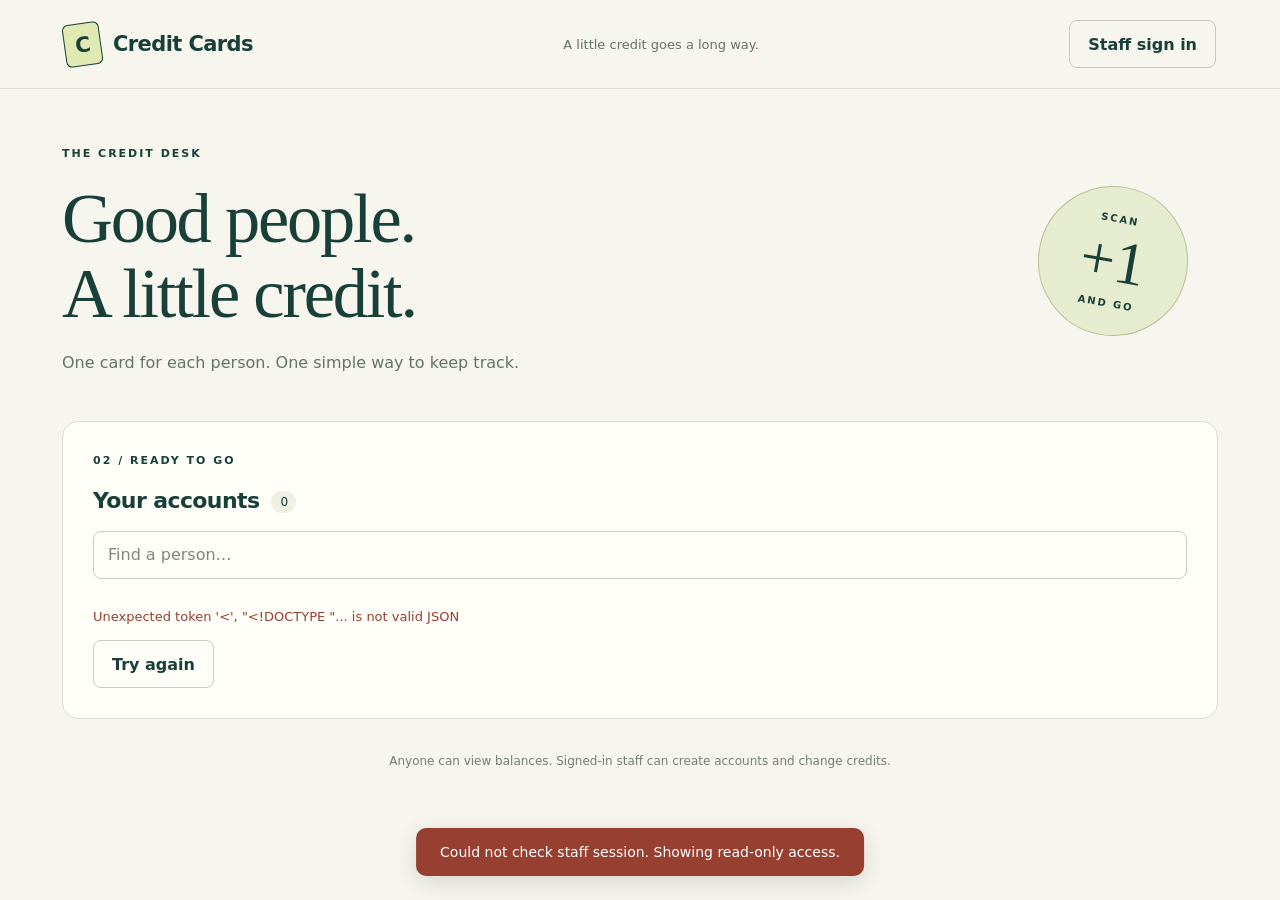
==== public/index.html @ 1c5c2c95 "mostly codex" ====
<!doctype html>
<html lang="en">
  <head>
    <meta charset="UTF-8">
    <meta name="viewport" content="width=device-width, initial-scale=1">
    <meta name="theme-color" content="#173f38">
    <meta http-equiv="Content-Security-Policy"
      content="default-src 'self'; script-src 'self'; style-src 'self'; connect-src 'self'; img-src 'self'; base-uri 'self'; form-action 'self'">
    <meta name="referrer" content="no-referrer">
    <title>Credit Cards</title>
    <link rel="stylesheet" href="./style.css">
    <script type="module" src="./app.js"></script>
  </head>
  <body>
    <header
      class="topbar"><a class="brand" href="#/"><span class="brand-mark">C</span> Credit Cards</a><span class="tag">A little credit goes a long way.</span></header>
    <main id="app">
      <p class="loading" role="status">Loading your accounts…</p>
    </main>
    <div id="message" role="status" aria-live="polite" hidden></div>
    <section id="print-cards" aria-label="Printable account cards"></section>
    <footer>Scan a card. Check a balance. Keep things moving.</footer>
  </body>
</html>
---- public/style.css ----
:root {
  font-family: ui-sans-serif, system-ui, -apple-system, BlinkMacSystemFont,
    "Segoe UI", sans-serif;
  color: #183f38;
  background: #f6f5ee;
  font-synthesis: none;
}
* {
  box-sizing: border-box;
}
[hidden] {
  display: none !important;
}
.dashboard-grid.viewer {
  grid-template-columns: 1fr;
}
.login-panel {
  max-width: 460px;
  margin: 32px auto;
}
.login-panel .back-link {
  margin: 28px 0 0;
}
.staff-nav {
  flex-shrink: 0;
  display: flex;
  align-items: center;
  gap: 12px;
}
.scanner-intro {
  margin-bottom: 32px;
}
.scanner-layout {
  display: grid;
  grid-template-columns: minmax(0, 1fr) minmax(0, 1fr);
  gap: 24px;
  align-items: start;
}
.camera-frame {
  position: relative;
  aspect-ratio: 4 / 3;
  background: #132b26;
  border-radius: 12px;
  overflow: hidden;
}
.camera-frame video {
  width: 100%;
  height: 100%;
  object-fit: cover;
}
.camera-guide {
  position: absolute;
  width: 62%;
  aspect-ratio: 1;
  max-height: 85%;
  border: 3px solid #e6eccf;
  border-radius: 16px;
  top: 50%;
  left: 50%;
  transform: translate(-50%, -50%);
  pointer-events: none;
}
.camera-buttons {
  display: flex;
  flex-wrap: wrap;
  gap: 12px;
}
.scan-result .balance-panel {
  padding: 0;
}
.scan-result h2 {
  font: 38px Georgia, serif;
  overflow-wrap: anywhere;
}
.scan-result .credit-value {
  font-size: 88px;
  letter-spacing: -4px;
  margin-bottom: 24px;
}
@media (max-width: 720px) {
  .scanner-layout {
    grid-template-columns: 1fr;
    gap: 16px;
  }
  .scanner-intro h1 {
    font-size: 42px;
  }
  .camera-panel {
    padding: 16px;
  }
  .camera-frame {
    aspect-ratio: 16 / 9;
  }
  .scan-result .balance-panel {
    text-align: left;
  }
  .scan-result .credit-value {
    font-size: 64px;
    margin: 0 0 16px;
  }
  .scan-result .credit-actions {
    flex-direction: row;
  }
  .topbar {
    flex-wrap: wrap;
  }
  .topbar .tag {
    display: none;
  }
}
body {
  margin: 0;
}
button,
input {
  font: inherit;
}
button,
a,
input {
  -webkit-tap-highlight-color: transparent;
}
button {
  cursor: pointer;
}
button:disabled {
  cursor: default;
  opacity: .45;
}
a {
  color: inherit;
}
:focus-visible {
  outline: 3px solid #be6b39;
  outline-offset: 4px;
}
.topbar {
  min-height: 88px;
  padding: 20px max(5vw, 24px);
  border-bottom: 1px solid #daddd2;
  display: flex;
  align-items: center;
  justify-content: space-between;
  gap: 24px;
}
.brand {
  text-decoration: none;
  font-size: 21px;
  font-weight: 750;
  display: flex;
  align-items: center;
  gap: 12px;
  letter-spacing: -.6px;
}
.brand-mark {
  display: grid;
  place-items: center;
  width: 37px;
  height: 43px;
  border: 1.5px solid #183f38;
  border-radius: 6px;
  transform: rotate(-8deg);
  background: #dfe9b1;
}
.tag {
  font-size: 13px;
  color: #63746a;
}
main {
  max-width: 1220px;
  margin: auto;
  padding: 56px 32px;
  min-height: calc(100vh - 170px);
}
.intro {
  display: flex;
  align-items: center;
  justify-content: space-between;
  margin-bottom: 44px;
  gap: 25px;
}
.eyebrow {
  font-size: 11px;
  font-weight: 750;
  letter-spacing: 2px;
  margin: 0 0 18px;
}
h1 {
  font-family: Georgia, "Times New Roman", serif;
  font-weight: 400;
  font-size: clamp(42px, 5.5vw, 72px);
  line-height: 1.06;
  letter-spacing: -2.2px;
  margin: 0 0 20px;
  overflow-wrap: anywhere;
}
h2 {
  font-size: 22px;
  letter-spacing: -.6px;
  margin: 0 0 12px;
}
p {
  line-height: 1.65;
}
.lede {
  color: #63746a;
  font-size: 16px;
  margin: 0;
}
.intro-seal {
  border: 1px solid #b6c295;
  border-radius: 50%;
  width: 150px;
  height: 150px;
  background: #e6eccf;
  display: flex;
  flex-direction: column;
  align-items: center;
  justify-content: center;
  transform: rotate(10deg);
  flex-shrink: 0;
  margin-right: 30px;
}
.intro-seal span {
  font-size: 10px;
  letter-spacing: 2px;
  font-weight: 700;
}
.intro-seal b {
  font-family: Georgia, serif;
  font-size: 61px;
  font-weight: 400;
  line-height: 1.2;
}
.dashboard-grid {
  display: grid;
  grid-template-columns: minmax(280px, .8fr) minmax(0, 1.4fr);
  gap: 24px;
  align-items: start;
}
.panel {
  border: 1px solid #daddd2;
  border-radius: 16px;
  padding: 30px;
  background: #fffef9;
}
.create-panel {
  background: #edf0e3;
}
.panel > p:not(.eyebrow) {
  font-size: 14px;
  color: #63746a;
}
label {
  display: block;
  font-size: 13px;
  font-weight: 650;
  margin: 23px 0 8px;
}
input {
  width: 100%;
  color: #183f38;
  border: 1px solid #c7cec0;
  border-radius: 8px;
  padding: 13px 14px;
  background: #fffef9;
  min-height: 48px;
}
input::placeholder {
  color: #7e897d;
}
.button {
  min-height: 48px;
  padding: 12px 18px;
  border-radius: 8px;
  font-weight: 650;
  border: 1px solid transparent;
  display: inline-flex;
  justify-content: center;
  align-items: center;
  gap: 16px;
  text-decoration: none;
}
.primary {
  color: #fffef9;
  background: #183f38;
}
.primary:hover:enabled {
  background: #285b4e;
}
.secondary {
  background: transparent;
  color: #183f38;
  border-color: #c6cebf;
}
.secondary:hover:enabled {
  background: #e8eddd;
}
form .button {
  margin-top: 26px;
  width: 100%;
  justify-content: space-between;
}
.small-note {
  font-size: 12px;
  color: #667160;
  border-top: 1px solid #d2d9c5;
  padding-top: 18px;
  margin-top: 20px;
  line-height: 1.7;
}
.section-heading {
  display: flex;
  justify-content: space-between;
  align-items: center;
  gap: 16px;
  margin-bottom: 18px;
}
.section-heading .button {
  font-size: 12px;
  white-space: nowrap;
}
.section-heading h2 {
  margin: 0;
}
.count {
  display: inline-block;
  vertical-align: middle;
  margin-left: 5px;
  font: 12px system-ui;
  border-radius: 20px;
  background: #edf0e3;
  padding: 4px 9px;
}
#search {
  margin-bottom: 14px;
}
.account-row {
  display: grid;
  grid-template-columns: 36px minmax(0, 1fr) auto auto;
  align-items: center;
  gap: 12px;
  border-bottom: 1px solid #e3e7db;
  padding: 18px 0;
}
.account-row:last-child {
  border: 0;
}
.avatar {
  border-radius: 50%;
  background: #e7ecd8;
  width: 36px;
  height: 36px;
  display: grid;
  place-items: center;
  font-family: Georgia, serif;
}
.account-name {
  font-size: 14px;
  font-weight: 650;
  text-decoration: none;
  overflow-wrap: anywhere;
}
.account-name:hover {
  text-decoration: underline;
}
.balance-pill {
  font-size: 12px;
  white-space: nowrap;
  color: #537044;
}
.text-button {
  padding: 12px 4px;
  border: 0;
  background: transparent;
  color: #376349;
  text-decoration: underline;
  text-underline-offset: 4px;
  font-size: 12px;
}
.empty-state {
  padding: 60px 20px;
  text-align: center;
  color: #7d8774;
  font-size: 14px;
  line-height: 1.8;
}
.muted {
  color: #63746a;
}
.access-note {
  font-size: 12px;
  color: #74806e;
  text-align: center;
  margin: 32px 0 0;
  line-height: 1.7;
}
footer {
  padding: 20px 24px 28px;
  text-align: center;
  color: #7a8672;
  font-size: 12px;
}
.back-link {
  display: block;
  text-decoration: none;
  color: #64745c;
  font-size: 14px;
  margin-bottom: 36px;
}
.account-layout {
  display: grid;
  grid-template-columns: minmax(0, 1.4fr) minmax(0, 1fr);
  gap: 64px;
  align-items: center;
}
.balance-panel {
  padding: 24px 0;
}
.balance-panel h1 {
  font-size: clamp(40px, 5vw, 64px);
}
.credit-value {
  font-size: clamp(76px, 11vw, 132px);
  font-weight: 500;
  letter-spacing: -7px;
  line-height: 1.1;
  margin: 12px 0 36px;
  font-variant-numeric: tabular-nums;
  overflow-wrap: anywhere;
}
.credit-actions {
  display: flex;
  gap: 12px;
}
.credit-actions .button {
  flex: 1;
  min-height: 62px;
  font-size: 17px;
}
.change-status {
  min-height: 26px;
  font-size: 14px;
  margin: 18px 0 4px;
}
.card-preview {
  text-align: center;
}
.paper-card {
  width: 100%;
  max-width: 330px;
  margin: 0 auto;
  background: #fffefa;
  border: 1px solid #d9ddce;
  border-radius: 17px;
  padding: 28px 24px 20px;
  text-align: center;
  box-shadow: 0 12px 30px #2e3d2010;
}
.paper-card .eyebrow {
  font-size: 10px;
  margin-bottom: 16px;
}
.card-name {
  font-family: Georgia, serif;
  font-weight: 400;
  font-size: 29px;
  overflow-wrap: anywhere;
}
.qr {
  display: block;
  width: 100%;
  max-width: 220px;
  height: auto;
  margin: 0 auto;
}
.card-caption {
  font-size: 12px;
  margin: 9px 0;
}
.card-link {
  display: block;
  font-size: 8px;
  color: #7a8672;
  overflow-wrap: anywhere;
}
.card-preview > .button {
  margin-top: 20px;
}
#message {
  position: fixed;
  bottom: 24px;
  left: 50%;
  transform: translateX(-50%);
  padding: 16px 24px;
  border-radius: 10px;
  color: white;
  max-width: calc(100% - 32px);
  width: max-content;
  box-shadow: 0 6px 24px #0002;
  font-size: 14px;
}
.success {
  background: #183f38;
}
.error {
  background: #973f30;
}
.inline-error {
  color: #973f30;
  font-size: 13px;
}
.inline-error:empty {
  display: none;
}
.error-title {
  margin-top: 55px;
}
.error-title ~ .button {
  margin: 24px 0;
}
#print-cards {
  display: none;
}
.sr-only {
  position: absolute;
  width: 1px;
  height: 1px;
  padding: 0;
  overflow: hidden;
  clip: rect(0, 0, 0, 0);
  white-space: nowrap;
  border: 0;
}
@media (max-width: 850px) {
  .dashboard-grid {
    grid-template-columns: 1fr;
  }
  .account-layout {
    gap: 32px;
    grid-template-columns: 1fr 1fr;
  }
  .credit-actions {
    flex-direction: column-reverse;
  }
}
@media (max-width: 580px) {
  .topbar {
    min-height: 74px;
    padding: 16px 22px;
  }
  .tag {
    display: none;
  }
  main {
    padding: 34px 20px;
  }
  .intro {
    margin-bottom: 28px;
  }
  .intro-seal {
    width: 86px;
    height: 86px;
    margin-right: 0;
  }
  .intro-seal b {
    font-size: 36px;
  }
  .intro-seal span {
    font-size: 7px;
  }
  h1 {
    font-size: 42px;
    letter-spacing: -1.5px;
  }
  .intro .lede {
    max-width: 240px;
    font-size: 14px;
  }
  .panel {
    padding: 24px 20px;
  }
  h2 {
    font-size: 20px;
  }
  .section-heading {
    flex-wrap: wrap;
  }
  .account-row {
    grid-template-columns: 32px minmax(0, 1fr) auto;
    gap: 9px;
  }
  .account-row .text-button {
    grid-column: 2 / -1;
    justify-self: start;
    padding: 0 0 5px;
  }
  .account-layout {
    grid-template-columns: 1fr;
    gap: 20px;
  }
  .balance-panel {
    padding-top: 0;
    text-align: center;
  }
  .credit-value {
    font-size: 100px;
    letter-spacing: -5px;
  }
  .credit-actions {
    flex-direction: row;
    gap: 10px;
  }
  .credit-actions .button {
    font-size: 16px;
    padding: 12px;
  }
  .back-link {
    margin-bottom: 28px;
  }
}
@media print {
  @page {
    size: A4;
    margin: 12mm;
  }
  body {
    background: white;
    color: black;
  }
  body > :not(#print-cards) {
    display: none !important;
  }
  #print-cards {
    display: grid;
    grid-template-columns: 1fr 1fr;
    gap: 8mm;
  }
  .paper-card {
    break-inside: avoid;
    box-shadow: none;
    border: 1px solid #999;
    border-radius: 4mm;
    padding: 7mm;
    max-width: none;
  }
  .card-name {
    font-size: 22pt;
  }
  .qr {
    width: 42mm;
    height: 42mm;
  }
  .card-caption {
    font-size: 9pt;
  }
  .card-link {
    color: black;
    font-size: 6pt;
  }
}
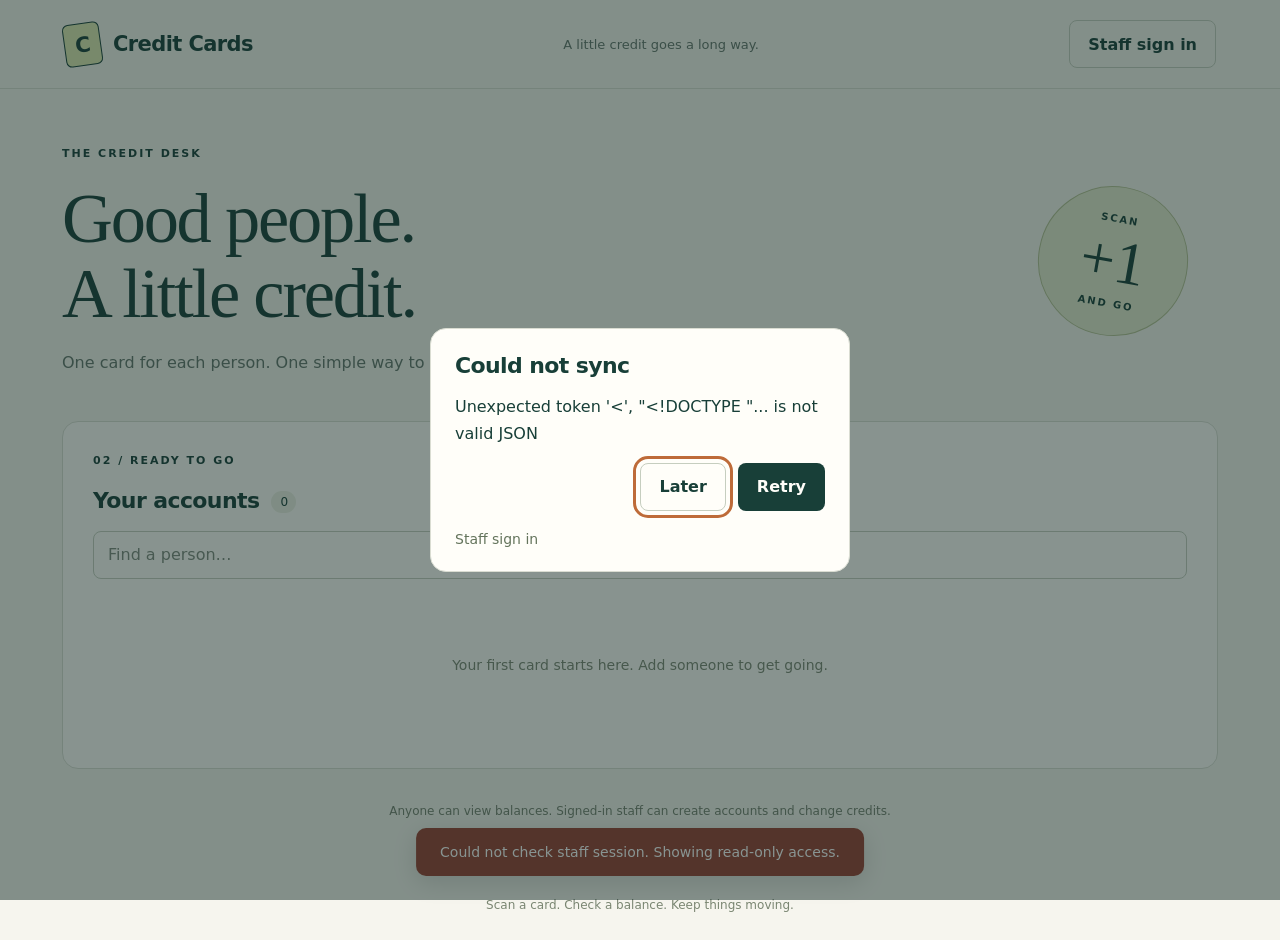
==== commit 82200a97: "Cache accounts and queue optimistic credit updates" ====
--- a/public/index.html
+++ b/public/index.html
@@ -18,6 +18,17 @@
       <p class="loading" role="status">Loading your accounts…</p>
     </main>
     <div id="message" role="status" aria-live="polite" hidden></div>
+    <dialog id="sync-dialog" aria-labelledby="sync-title"
+      aria-describedby="sync-error">
+      <h2 id="sync-title">Could not sync</h2>
+      <p id="sync-error"></p>
+      <div class="sync-actions">
+        <button id="sync-later" class="button secondary">Later</button>
+        <button id="sync-retry" class="button primary">Retry</button>
+      </div>
+      <a id="sync-sign-in" class="back-link"
+        href="#/login?returnTo=%2Fscan">Staff sign in</a>
+    </dialog>
     <section id="print-cards" aria-label="Printable account cards"></section>
     <footer>Scan a card. Check a balance. Keep things moving.</footer>
   </body>
--- a/public/style.css
+++ b/public/style.css
@@ -27,80 +27,7 @@
   align-items: center;
   gap: 12px;
 }
-.scanner-intro {
-  margin-bottom: 32px;
-}
-.scanner-layout {
-  display: grid;
-  grid-template-columns: minmax(0, 1fr) minmax(0, 1fr);
-  gap: 24px;
-  align-items: start;
-}
-.camera-frame {
-  position: relative;
-  aspect-ratio: 4 / 3;
-  background: #132b26;
-  border-radius: 12px;
-  overflow: hidden;
-}
-.camera-frame video {
-  width: 100%;
-  height: 100%;
-  object-fit: cover;
-}
-.camera-guide {
-  position: absolute;
-  width: 62%;
-  aspect-ratio: 1;
-  max-height: 85%;
-  border: 3px solid #e6eccf;
-  border-radius: 16px;
-  top: 50%;
-  left: 50%;
-  transform: translate(-50%, -50%);
-  pointer-events: none;
-}
-.camera-buttons {
-  display: flex;
-  flex-wrap: wrap;
-  gap: 12px;
-}
-.scan-result .balance-panel {
-  padding: 0;
-}
-.scan-result h2 {
-  font: 38px Georgia, serif;
-  overflow-wrap: anywhere;
-}
-.scan-result .credit-value {
-  font-size: 88px;
-  letter-spacing: -4px;
-  margin-bottom: 24px;
-}
 @media (max-width: 720px) {
-  .scanner-layout {
-    grid-template-columns: 1fr;
-    gap: 16px;
-  }
-  .scanner-intro h1 {
-    font-size: 42px;
-  }
-  .camera-panel {
-    padding: 16px;
-  }
-  .camera-frame {
-    aspect-ratio: 16 / 9;
-  }
-  .scan-result .balance-panel {
-    text-align: left;
-  }
-  .scan-result .credit-value {
-    font-size: 64px;
-    margin: 0 0 16px;
-  }
-  .scan-result .credit-actions {
-    flex-direction: row;
-  }
   .topbar {
     flex-wrap: wrap;
   }
@@ -510,6 +437,26 @@
   color: #973f30;
   font-size: 13px;
 }
+#sync-dialog {
+  width: min(420px, calc(100% - 32px));
+  max-height: calc(100dvh - 32px);
+  padding: 24px;
+  border: 1px solid #daddd2;
+  border-radius: 16px;
+  color: #183f38;
+  background: #fffef9;
+}
+#sync-dialog::backdrop {
+  background: #132b2680;
+}
+.sync-actions {
+  display: flex;
+  justify-content: flex-end;
+  gap: 12px;
+}
+#sync-dialog .back-link {
+  margin: 20px 0 0;
+}
 .inline-error:empty {
   display: none;
 }
@@ -619,6 +566,138 @@
     margin-bottom: 28px;
   }
 }
+/* Scanner uses the visible viewport, including mobile browser chrome changes. */
+body.scanning {
+  overflow: hidden;
+  height: 100vh;
+  height: 100dvh;
+}
+.scanning > .topbar,
+.scanning > footer {
+  display: none;
+}
+.scanning main {
+  width: 100%;
+  max-width: none;
+  height: 100%;
+  min-height: 0;
+  padding: 0;
+}
+.scanner-screen {
+  height: 100%;
+  display: grid;
+  grid-template-rows: minmax(0, 1fr) auto;
+}
+.camera-frame {
+  position: relative;
+  min-height: 0;
+  overflow: hidden;
+  background: #132b26;
+}
+.camera-frame video {
+  display: block;
+  width: 100%;
+  height: 100%;
+  object-fit: contain;
+}
+.camera-guide {
+  position: absolute;
+  width: min(60%, 48dvh);
+  aspect-ratio: 1;
+  max-height: 85%;
+  border: 2px solid #e6eccf;
+  border-radius: 16px;
+  top: 50%;
+  left: 50%;
+  transform: translate(-50%, -50%);
+  pointer-events: none;
+}
+.camera-feedback {
+  position: absolute;
+  inset: auto 12px 12px;
+  text-align: center;
+  color: #fffef9;
+}
+#camera-error:not(:empty) {
+  margin: 0 0 8px;
+  padding: 10px;
+  border-radius: 8px;
+  background: #132b26e8;
+  font-size: 14px;
+  line-height: 1.4;
+}
+.scan-result {
+  position: relative;
+  display: grid;
+  grid-template-columns: minmax(0, 1fr) auto;
+  align-items: center;
+  gap: 8px 16px;
+  padding: 16px max(16px, env(safe-area-inset-right))
+    max(16px, env(safe-area-inset-bottom)) max(16px, env(safe-area-inset-left));
+  background: #fffef9;
+}
+.scan-result h1 {
+  grid-column: 1 / -1;
+  margin: 0;
+  font: 500 clamp(20px, 4vw, 32px)/1.15 ui-sans-serif, system-ui, sans-serif;
+  letter-spacing: -.5px;
+  overflow: hidden;
+  display: -webkit-box;
+  -webkit-box-orient: vertical;
+  -webkit-line-clamp: 2;
+}
+.scan-result .credit-value {
+  margin: 0;
+  font-size: clamp(36px, 8vw, 64px);
+  line-height: 1.1;
+  letter-spacing: -2px;
+  overflow-wrap: normal;
+}
+.scan-result .credit-actions {
+  flex-direction: row;
+  gap: 12px;
+}
+.scan-result .credit-actions .button {
+  width: clamp(56px, 13vw, 80px);
+  min-height: 56px;
+  padding: 0;
+  font-size: 36px;
+  line-height: 1;
+  touch-action: manipulation;
+}
+.scanning .scan-warning {
+  position: absolute;
+  bottom: 100%;
+  left: 12px;
+  right: 12px;
+  width: auto;
+  height: auto;
+  margin: 0 0 12px;
+  padding: 12px;
+  clip: auto;
+  white-space: normal;
+  border-radius: 8px;
+  color: white;
+  background: #973f30;
+  font-size: 14px;
+  line-height: 1.4;
+}
+@media (max-height: 450px) and (min-width: 500px) {
+  .scanner-screen {
+    grid-template-columns: minmax(0, 1fr) minmax(250px, 38%);
+    grid-template-rows: minmax(0, 1fr);
+  }
+  .scan-result {
+    align-content: center;
+    grid-template-columns: minmax(0, 1fr);
+  }
+  .scan-result .credit-actions {
+    margin-top: 8px;
+  }
+  .scanning .scan-warning {
+    bottom: 0;
+  }
+}
 @media print {
   @page {
     size: A4;
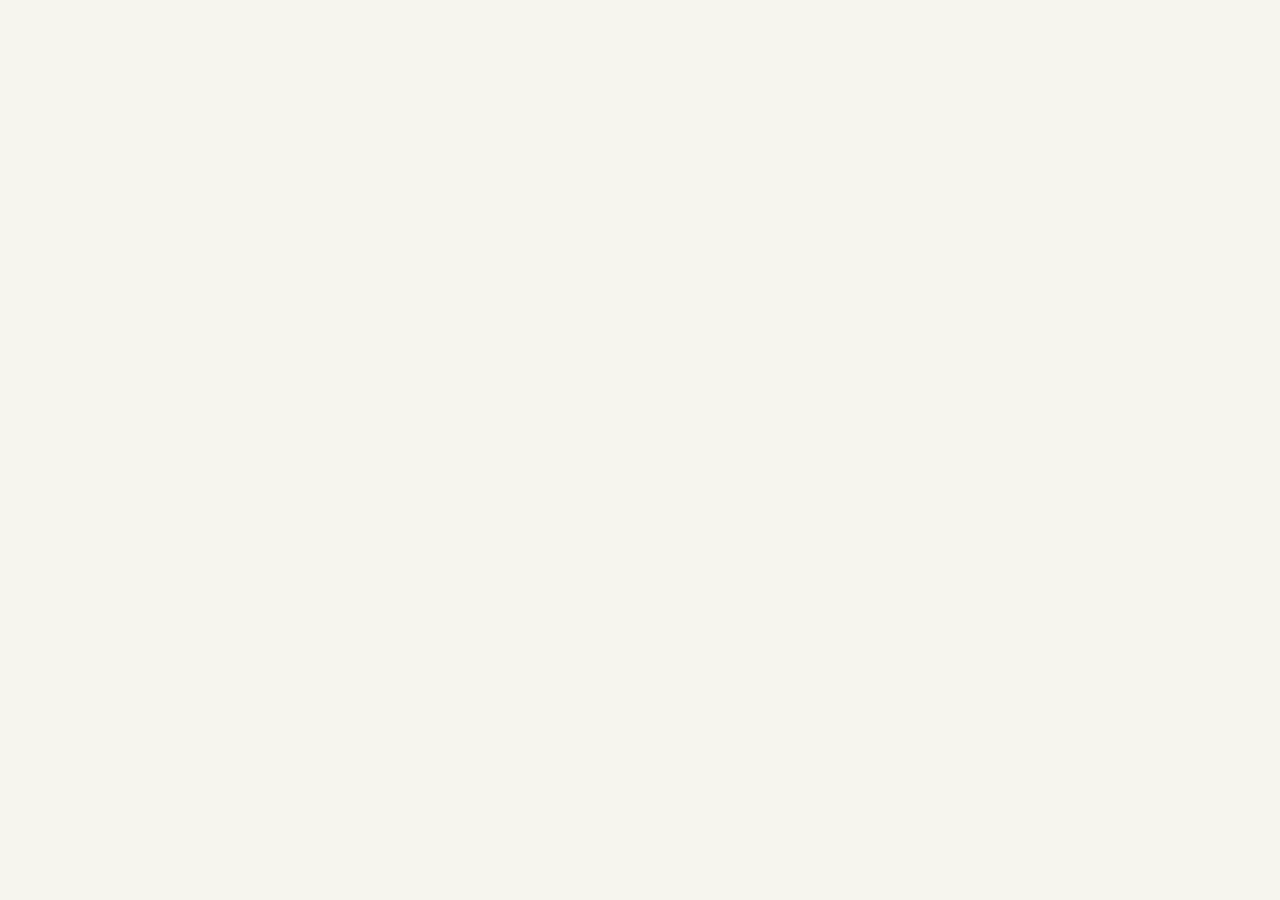
==== commit a579286c: "Migrate frontend to TypeScript and reububble JSX" ====
--- a/public/index.html
+++ b/public/index.html
@@ -2,34 +2,21 @@
 <html lang="en">
   <head>
     <meta charset="UTF-8">
-    <meta name="viewport" content="width=device-width, initial-scale=1">
+    <meta name="viewport"
+      content="width=device-width, initial-scale=1, viewport-fit=cover">
+    <meta name="apple-mobile-web-app-capable" content="yes">
+    <meta name="apple-mobile-web-app-status-bar-style" content="default">
+    <meta name="credit-cards-api" content="">
     <meta name="theme-color" content="#173f38">
     <meta http-equiv="Content-Security-Policy"
       content="default-src 'self'; script-src 'self'; style-src 'self'; connect-src 'self'; img-src 'self'; base-uri 'self'; form-action 'self'">
     <meta name="referrer" content="no-referrer">
     <title>Credit Cards</title>
     <link rel="stylesheet" href="./style.css">
+    <link rel="manifest" href="./manifest.webmanifest">
     <script type="module" src="./app.js"></script>
   </head>
   <body>
-    <header
-      class="topbar"><a class="brand" href="#/"><span class="brand-mark">C</span> Credit Cards</a><span class="tag">A little credit goes a long way.</span></header>
-    <main id="app">
-      <p class="loading" role="status">Loading your accounts…</p>
-    </main>
-    <div id="message" role="status" aria-live="polite" hidden></div>
-    <dialog id="sync-dialog" aria-labelledby="sync-title"
-      aria-describedby="sync-error">
-      <h2 id="sync-title">Could not sync</h2>
-      <p id="sync-error"></p>
-      <div class="sync-actions">
-        <button id="sync-later" class="button secondary">Later</button>
-        <button id="sync-retry" class="button primary">Retry</button>
-      </div>
-      <a id="sync-sign-in" class="back-link"
-        href="#/login?returnTo=%2Fscan">Staff sign in</a>
-    </dialog>
-    <section id="print-cards" aria-label="Printable account cards"></section>
-    <footer>Scan a card. Check a balance. Keep things moving.</footer>
+    <noscript>Enable JavaScript to view balances and scan cards.</noscript>
   </body>
 </html>
--- a/public/style.css
+++ b/public/style.css
@@ -586,9 +586,18 @@
 .scanner-screen {
   height: 100%;
   display: grid;
-  grid-template-rows: minmax(0, 1fr) auto;
+  grid-template-rows: auto minmax(0, 1fr);
+  justify-items: center;
+  gap: 8px;
+  padding: max(8px, env(safe-area-inset-top)) 8px
+    max(8px, env(safe-area-inset-bottom));
+  background: #fffef9;
 }
 .camera-frame {
+  width: min(100%, 100vmin, 48vh, 440px);
+  width: min(100%, 100dvmin, 48dvh, 440px);
+  aspect-ratio: 1;
+  border-radius: 12px;
   position: relative;
   min-height: 0;
   overflow: hidden;
@@ -602,7 +611,7 @@
 }
 .camera-guide {
   position: absolute;
-  width: min(60%, 48dvh);
+  width: 72%;
   aspect-ratio: 1;
   max-height: 85%;
   border: 2px solid #e6eccf;
@@ -626,20 +635,43 @@
   font-size: 14px;
   line-height: 1.4;
 }
+.fullscreen-button {
+  display: grid;
+  place-items: center;
+  text-decoration: none;
+  position: absolute;
+  top: 8px;
+  right: 8px;
+  width: 44px;
+  height: 44px;
+  border: 1px solid #fff8;
+  border-radius: 8px;
+  color: white;
+  background: #132b26d9;
+  font-size: 28px;
+  line-height: 1;
+}
+.scanner-exit {
+  left: 8px;
+  right: auto;
+}
 .scan-result {
   position: relative;
+  width: 100%;
+  max-width: 640px;
+  height: 100%;
+  min-height: 0;
   display: grid;
-  grid-template-columns: minmax(0, 1fr) auto;
-  align-items: center;
-  gap: 8px 16px;
-  padding: 16px max(16px, env(safe-area-inset-right))
-    max(16px, env(safe-area-inset-bottom)) max(16px, env(safe-area-inset-left));
-  background: #fffef9;
+  grid-template-rows: minmax(0, 1fr) auto minmax(80px, 1fr);
+  align-items: center;
+  gap: 12px;
+  padding: 8px max(8px, env(safe-area-inset-right)) 8px
+    max(8px, env(safe-area-inset-left));
+  text-align: center;
 }
 .scan-result h1 {
-  grid-column: 1 / -1;
   margin: 0;
-  font: 500 clamp(20px, 4vw, 32px)/1.15 ui-sans-serif, system-ui, sans-serif;
+  font: 650 clamp(28px, 6vw, 44px)/1.15 ui-sans-serif, system-ui, sans-serif;
   letter-spacing: -.5px;
   overflow: hidden;
   display: -webkit-box;
@@ -648,20 +680,29 @@
 }
 .scan-result .credit-value {
   margin: 0;
-  font-size: clamp(36px, 8vw, 64px);
+  font-size: clamp(24px, 5vw, 34px);
   line-height: 1.1;
-  letter-spacing: -2px;
+  letter-spacing: -.5px;
   overflow-wrap: normal;
+}
+.scan-result .credit-value::after {
+  content: " credits";
+  font-size: 16px;
+  letter-spacing: 0;
+  color: #63746a;
 }
 .scan-result .credit-actions {
   flex-direction: row;
-  gap: 12px;
+  gap: 16px;
+  height: 100%;
+  max-height: 128px;
 }
 .scan-result .credit-actions .button {
-  width: clamp(56px, 13vw, 80px);
-  min-height: 56px;
+  flex: 1;
+  min-width: 0;
+  min-height: 80px;
   padding: 0;
-  font-size: 36px;
+  font-size: 52px;
   line-height: 1;
   touch-action: manipulation;
 }
@@ -682,17 +723,41 @@
   font-size: 14px;
   line-height: 1.4;
 }
-@media (max-height: 450px) and (min-width: 500px) {
+@media (max-height: 560px) {
+  .camera-frame {
+    width: min(100%, 100dvmin, 38dvh);
+  }
+  .scan-result {
+    gap: 8px;
+    padding-top: 0;
+    grid-template-rows: minmax(0, 1fr) auto minmax(64px, 1fr);
+  }
+  .scan-result h1 {
+    font-size: 24px;
+  }
+  .scan-result .credit-actions .button {
+    min-height: 64px;
+    font-size: 44px;
+  }
+}
+@media (orientation: landscape) {
   .scanner-screen {
-    grid-template-columns: minmax(0, 1fr) minmax(250px, 38%);
+    grid-template-columns: minmax(0, 1fr) minmax(0, 1fr);
     grid-template-rows: minmax(0, 1fr);
+    align-items: center;
+    padding-left: max(8px, env(safe-area-inset-left));
+    padding-right: max(8px, env(safe-area-inset-right));
+  }
+  .camera-frame {
+    width: min(100%, 100vmin - 32px, 440px);
+    width: min(100%, 100dvmin - env(safe-area-inset-top) -
+      env(safe-area-inset-bottom) - 32px, 440px);
   }
   .scan-result {
-    align-content: center;
-    grid-template-columns: minmax(0, 1fr);
-  }
-  .scan-result .credit-actions {
-    margin-top: 8px;
+    max-height: 440px;
+  }
+  .scan-result h1 {
+    font-size: clamp(24px, 4vw, 40px);
   }
   .scanning .scan-warning {
     bottom: 0;
